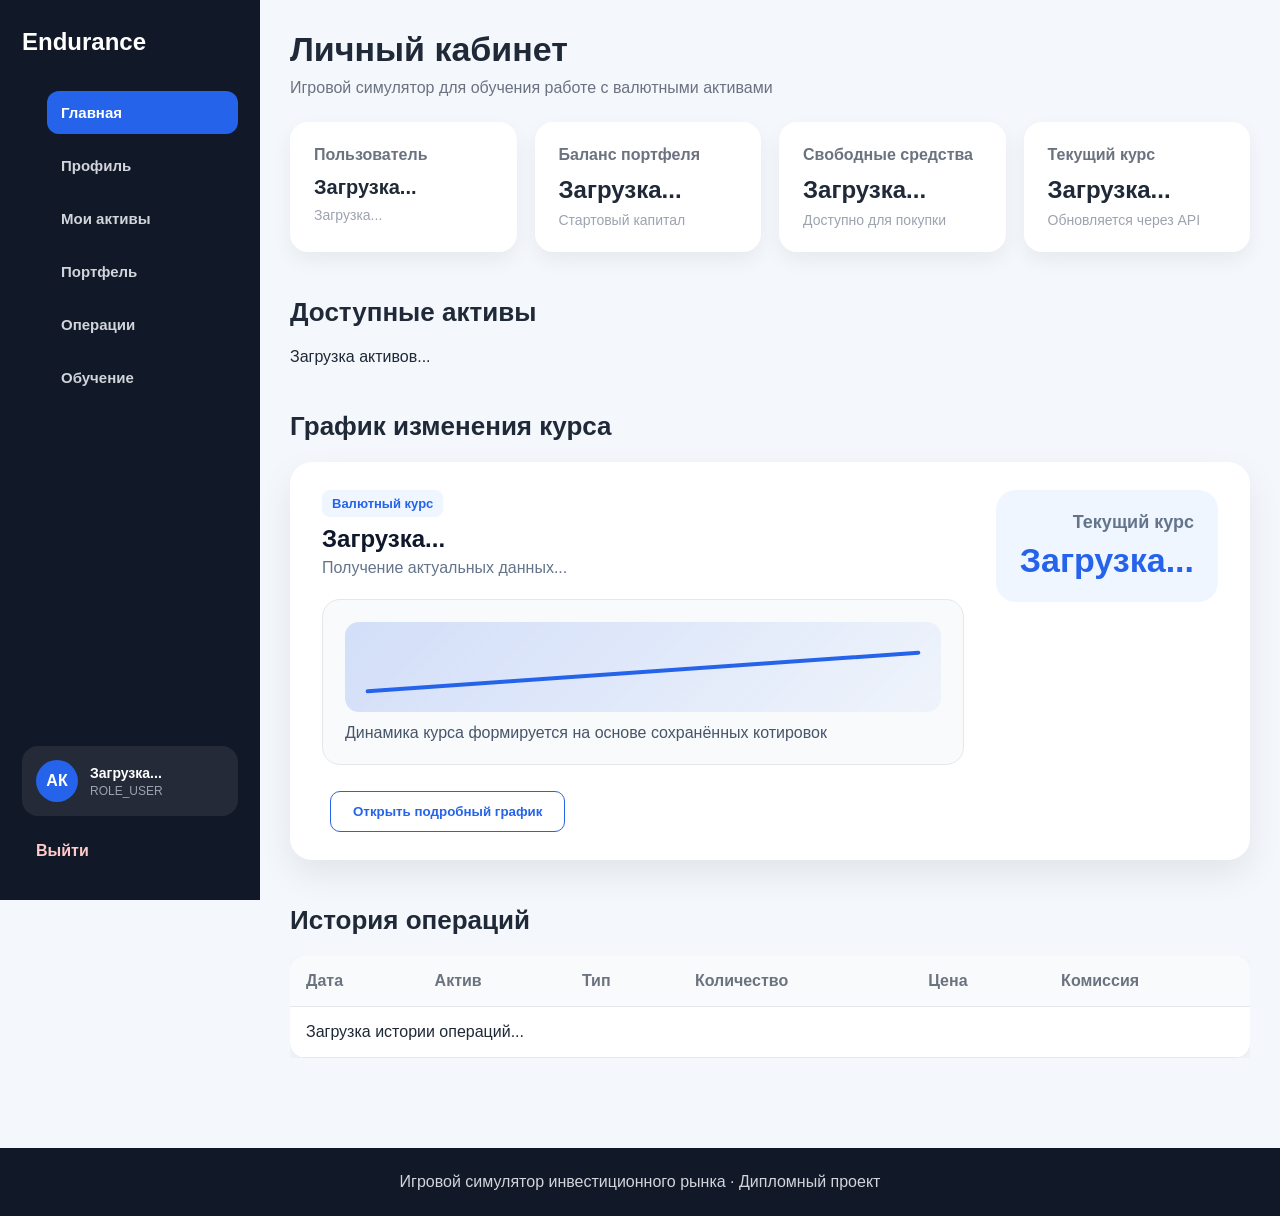
==== src/main/resources/static/index.html @ dbc8e40a "init commit" ====
<!DOCTYPE html>
<html lang="ru">
<head>
    <meta charset="UTF-8">
    <title>Игровой симулятор инвестиционного рынка</title>
    <link rel="stylesheet" href="style.css">
</head>
<body>

<div class="app-layout">

    <aside class="sidebar">
        <div class="sidebar-logo">Endurance</div>

        <nav class="sidebar-nav">
            <a href="#dashboard" class="active">Главная</a>
            <a href="profile.html">Профиль</a>
            <a href="/positions.html">Мои активы</a>
            <a href="#portfolio">Портфель</a>
            <a href="#transactions">Операции</a>
            <a href="learning.html">Обучение</a>
        </nav>

        <div class="sidebar-user">
            <div class="user-avatar-small">АК</div>
            <div>
                <strong id="sidebarUserName">Загрузка...</strong>
                <span id="sidebarUserRole">ROLE_USER</span>
            </div>
        </div>

        <a class="logout-link" href="login.html">Выйти</a>
    </aside>

    <main class="app-content">
        <div class="container">
            <section id="dashboard" class="dashboard">
                <h1>Личный кабинет</h1>
                <p class="subtitle">Игровой симулятор для обучения работе с валютными активами</p>

                <div class="cards">
                    <div class="card">
                        <h3>Пользователь</h3>
                        <p id = "userName">Загрузка...</p>
                        <span id="userEmail">Загрузка...</span>
                    </div>

                    <div class="card">
                        <h3>Баланс портфеля</h3>
                        <p id="startBalance" class="big">Загрузка...</p>
                        <span>Стартовый капитал</span>
                    </div>

                    <div class="card">
                        <h3>Свободные средства</h3>
                        <p id="cashBalance" class="big">Загрузка...</p>
                        <span>Доступно для покупки</span>
                    </div>

                    <div class="card rate-card" id="rateCard">
                        <h3>Текущий курс</h3>

                        <div class="rate-value-row">
                            <p id="currentRate" class="big rate-value">Загрузка...</p>
                            <span id="rateDirection" class="rate-direction"></span>
                        </div>

                        <span id="latestQuoteTime">Обновляется через API</span>
                    </div>
                </div>
            </section>

            <section id="assets" class="section">
                <h2>Доступные активы</h2>

                <div id="assetsContainer" class="asset-list">
                    <p>Загрузка активов...</p>
                </div>
            </section>

            <section id="course-chart-preview" class="section">
                <h2>График изменения курса</h2>

                <div class="chart-preview-card">
                    <div class="chart-preview-left">
                        <span class="lesson-status">Валютный курс</span>

                        <h3 id="mainChartTicker">Загрузка...</h3>

                        <p id="mainChartUpdatedAt" class="chart-updated">
                            Получение актуальных данных...
                        </p>

                        <div class="chart-placeholder">
                            <div class="chart-line"></div>
                            <p>Динамика курса формируется на основе сохранённых котировок</p>
                        </div>

                        <button class="outline-btn" onclick="goToCourseChartFromMain()">
                            Открыть подробный график
                        </button>
                    </div>

                    <div class="chart-preview-rate">
                        <span>Текущий курс</span>
                        <strong id="mainChartCurrentRate">Загрузка...</strong>
                    </div>
                </div>
            </section>

            <section id="transactions" class="section">
                <h2>История операций</h2>

                <div class="table-wrapper">
                    <table>
                        <thead>
                        <tr>
                            <th>Дата</th>
                            <th>Актив</th>
                            <th>Тип</th>
                            <th>Количество</th>
                            <th>Цена</th>
                            <th>Комиссия</th>
                        </tr>
                        </thead>

                        <tbody id="transactionsTableBody">
                        <tr>
                            <td colspan="6">Загрузка истории операций...</td>
                        </tr>
                        </tbody>
                    </table>
                </div>
            </section>
        </div>
    </main>

</div>

<footer>
    <p>Игровой симулятор инвестиционного рынка · Дипломный проект</p>
</footer>

<script src="/script.js"></script>
<script>
    initDashboardPage();
</script>

</body>
</html>
---- src/main/resources/static/style.css ----
* {
    box-sizing: border-box;
    margin: 0;
    padding: 0;
    font-family: Arial, sans-serif;
}

body {
    background: #f4f7fb;
    color: #1f2937;
}

.header {
    height: 70px;
    background: #111827;
    color: white;
    display: flex;
    align-items: center;
    justify-content: space-between;
    padding: 0 60px;
}

.logo {
    font-size: 24px;
    font-weight: 700;
}

nav a {
    color: #d1d5db;
    text-decoration: none;
    margin-left: 25px;
    font-size: 15px;
}

nav a:hover {
    color: white;
}

.auth-section {
    display: grid;
    grid-template-columns: repeat(2, 1fr);
    gap: 30px;
    max-width: 1000px;
    margin: 40px auto;
}

.auth-card {
    background: white;
    padding: 30px;
    border-radius: 18px;
    box-shadow: 0 10px 25px rgba(0, 0, 0, 0.08);
}

.auth-card h2 {
    margin-bottom: 20px;
}

.auth-card input {
    width: 100%;
    padding: 14px;
    margin-bottom: 15px;
    border: 1px solid #d1d5db;
    border-radius: 10px;
    font-size: 15px;
}

button {
    background: #2563eb;
    color: white;
    border: none;
    padding: 12px 22px;
    border-radius: 10px;
    cursor: pointer;
    font-weight: 600;
}

button:hover {
    background: #1d4ed8;
}

.auth-card p {
    margin-top: 15px;
    color: #6b7280;
}

.auth-card span {
    color: #2563eb;
    cursor: pointer;
}

.container {
    max-width: 1200px;
    margin: 0 auto;
    padding: 20px;
}

.dashboard h1 {
    font-size: 34px;
    margin-bottom: 10px;
}

.subtitle {
    color: #6b7280;
    margin-bottom: 25px;
}

.cards {
    display: grid;
    grid-template-columns: repeat(4, 1fr);
    gap: 18px;
}

.card {
    background: white;
    border-radius: 18px;
    padding: 24px;
    box-shadow: 0 8px 20px rgba(0, 0, 0, 0.06);
}

.card h3 {
    font-size: 16px;
    color: #6b7280;
    margin-bottom: 12px;
}

.card p {
    font-size: 20px;
    font-weight: 700;
}

.card .big {
    font-size: 24px;
}

.card span {
    display: block;
    margin-top: 8px;
    color: #9ca3af;
    font-size: 14px;
}

.section {
    margin-top: 45px;
}

.section h2 {
    margin-bottom: 20px;
    font-size: 26px;
}

.actions-row {
    display: flex;
    gap: 12px;
    flex-wrap: wrap;
    margin-top: 20px;
}

.asset-list {
    display: grid;
    gap: 15px;
}

.asset-card {
    background: white;
    border-radius: 16px;
    padding: 22px;
    display: flex;
    align-items: center;
    justify-content: space-between;
    box-shadow: 0 8px 20px rgba(0, 0, 0, 0.06);
}

.asset-card h3 {
    margin-bottom: 5px;
}

.asset-card p {
    color: #6b7280;
}

.asset-card strong {
    display: block;
    margin-bottom: 10px;
    font-size: 18px;
}

.asset-update-time {
    display: block;
    margin-top: 6px;
    color: #9ca3af;
    font-size: 13px;
}

table {
    width: 100%;
    border-collapse: collapse;
    background: white;
    border-radius: 16px;
    overflow: hidden;
    box-shadow: 0 8px 20px rgba(0, 0, 0, 0.06);
}

th, td {
    padding: 16px;
    text-align: left;
    border-bottom: 1px solid #e5e7eb;
}

th {
    background: #f9fafb;
    color: #6b7280;
    font-weight: 600;
}

.badge {
    padding: 6px 10px;
    border-radius: 8px;
    font-weight: 700;
    font-size: 13px;
}

.buy {
    background: #dcfce7;
    color: #166534;
}

.outline-btn {
    margin-top: 8px;
    background: white;
    color: #2563eb;
    border: 1px solid #2563eb;
}

.outline-btn:hover {
    background: #eff6ff;
}

.chart-card {
    background: white;
    border-radius: 18px;
    padding: 24px;
    box-shadow: 0 8px 20px rgba(0, 0, 0, 0.06);
}

.chart-header {
    display: flex;
    justify-content: space-between;
    align-items: center;
    margin-bottom: 25px;
}

.chart-header p {
    color: #6b7280;
    margin-top: 5px;
}

.chart-header span {
    font-size: 22px;
    font-weight: 700;
    color: #2563eb;
}

.learning-grid {
    display: grid;
    grid-template-columns: repeat(3, 1fr);
    gap: 18px;
}

.lesson-card {
    background: white;
    border-radius: 18px;
    padding: 24px;
    box-shadow: 0 8px 20px rgba(0, 0, 0, 0.06);
}

.lesson-card h3 {
    margin: 12px 0;
}

.lesson-card p {
    color: #6b7280;
    line-height: 1.6;
    margin-bottom: 18px;
}

.lesson-status {
    display: inline-block;
    background: #eff6ff;
    color: #2563eb;
    padding: 6px 10px;
    border-radius: 8px;
    font-size: 13px;
    font-weight: 700;
}

.lesson-status.completed {
    background: #dcfce7;
    color: #166534;
}

.lesson-status.locked {
    background: #f3f4f6;
    color: #6b7280;
}

.theory-card {
    background: white;
    border-radius: 18px;
    padding: 28px;
    box-shadow: 0 8px 20px rgba(0, 0, 0, 0.06);
}

.theory-card h3 {
    margin-bottom: 15px;
}

.theory-card p {
    color: #374151;
    line-height: 1.7;
    margin-bottom: 18px;
}

.formula-box {
    background: #eff6ff;
    border-left: 4px solid #2563eb;
    padding: 16px;
    border-radius: 10px;
    font-weight: 700;
    margin-bottom: 18px;
}

.quiz-preview {
    background: white;
    border-radius: 18px;
    padding: 24px;
    box-shadow: 0 8px 20px rgba(0, 0, 0, 0.06);
}

.quiz-preview h3 {
    margin-bottom: 10px;
}

.quiz-preview p {
    margin-bottom: 15px;
    font-weight: 600;
}

.quiz-preview label {
    display: block;
    margin-bottom: 12px;
    color: #374151;
}

.quiz-preview input {
    margin-right: 8px;
}

.outline-btn {
    margin-left: 8px;
    background: white;
    color: #2563eb;
    border: 1px solid #2563eb;
}

.outline-btn:hover {
    background: #eff6ff;
}

.task-card {
    background: white;
    border-radius: 18px;
    padding: 24px;
    display: flex;
    justify-content: space-between;
    gap: 30px;
    align-items: center;
    box-shadow: 0 8px 20px rgba(0, 0, 0, 0.06);
}

.task-card h3 {
    margin: 12px 0;
}

.task-card p {
    color: #6b7280;
    line-height: 1.6;
}

.task-actions {
    min-width: 260px;
    text-align: right;
}

.task-actions button {
    margin-bottom: 10px;
}

@media (max-width: 900px) {
    .learning-grid {
        grid-template-columns: 1fr;
    }

    .task-card {
        flex-direction: column;
        align-items: flex-start;
    }

    .task-actions {
        text-align: left;
    }

    .outline-btn {
        margin-left: 0;
        margin-top: 8px;
    }
}

.chart {
    height: 260px;
    display: flex;
    align-items: flex-end;
    gap: 18px;
    border-left: 1px solid #d1d5db;
    border-bottom: 1px solid #d1d5db;
    padding: 20px;
}

.bar {
    flex: 1;
    background: #2563eb;
    border-radius: 10px 10px 0 0;
}

.auth-page {
    min-height: 100vh;
    background: linear-gradient(135deg, #111827 0%, #1e3a8a 45%, #f4f7fb 45%, #f4f7fb 100%);
}

.auth-header {
    height: 70px;
    padding: 0 60px;
    display: flex;
    align-items: center;
    justify-content: space-between;
    color: white;
}

.auth-header a {
    color: white;
    text-decoration: none;
    font-weight: 600;
    background: rgba(255, 255, 255, 0.12);
    padding: 10px 18px;
    border-radius: 10px;
}

.auth-wrapper {
    max-width: 1150px;
    margin: 40px auto;
    padding: 20px;
}

.auth-panel {
    display: grid;
    grid-template-columns: 1.1fr 0.9fr;
    gap: 40px;
    align-items: center;
}

.auth-info {
    color: white;
    padding: 30px;
}

.auth-info h1 {
    font-size: 42px;
    line-height: 1.2;
    margin-bottom: 20px;
}

.auth-info p {
    font-size: 17px;
    line-height: 1.7;
    color: #dbeafe;
    max-width: 620px;
}

.auth-features {
    margin-top: 35px;
    display: grid;
    gap: 16px;
}

.auth-features div {
    background: rgba(255, 255, 255, 0.12);
    border-radius: 16px;
    padding: 18px;
}

.auth-features strong {
    display: block;
    margin-bottom: 6px;
    font-size: 17px;
}

.auth-features span {
    color: #dbeafe;
    font-size: 14px;
}

.auth-form-card {
    background: white;
    border-radius: 22px;
    padding: 34px;
    box-shadow: 0 20px 45px rgba(0, 0, 0, 0.16);
}

.auth-form-card h2 {
    font-size: 28px;
    margin-bottom: 8px;
}

.form-subtitle {
    color: #6b7280;
    margin-bottom: 24px;
}

.auth-form-card label {
    display: block;
    margin-bottom: 8px;
    font-weight: 600;
    color: #374151;
}

.auth-form-card input {
    width: 100%;
    padding: 14px;
    margin-bottom: 18px;
    border: 1px solid #d1d5db;
    border-radius: 12px;
    font-size: 15px;
}

.auth-form-card input:focus {
    outline: none;
    border-color: #2563eb;
}

.auth-form-card button {
    width: 100%;
    margin-top: 5px;
    padding: 14px;
    font-size: 16px;
}

.auth-link {
    margin-top: 20px;
    text-align: center;
    color: #6b7280;
}

.auth-link a {
    color: #2563eb;
    text-decoration: none;
    font-weight: 700;
}

@media (max-width: 900px) {
    .auth-page {
        background: #f4f7fb;
    }

    .auth-header {
        padding: 0 20px;
        background: #111827;
    }

    .auth-panel {
        grid-template-columns: 1fr;
    }

    .auth-info {
        color: #111827;
        padding: 10px;
    }

    .auth-info p {
        color: #374151;
    }

    .auth-features div {
        background: white;
        box-shadow: 0 8px 20px rgba(0, 0, 0, 0.06);
    }

    .auth-features span {
        color: #6b7280;
    }
}

.chart-labels {
    display: grid;
    grid-template-columns: repeat(7, 1fr);
    gap: 18px;
    margin-top: 10px;
    padding-left: 20px;
    color: #6b7280;
    font-size: 14px;
    text-align: center;
}

.buy-layout {
    display: grid;
    grid-template-columns: 1.4fr 0.8fr;
    gap: 24px;
    margin-top: 30px;
}

.buy-card {
    background: white;
    border-radius: 20px;
    padding: 28px;
    box-shadow: 0 8px 20px rgba(0, 0, 0, 0.06);
}

.asset-title {
    display: flex;
    justify-content: space-between;
    gap: 20px;
    align-items: flex-start;
    margin-bottom: 28px;
}

.asset-title h2 {
    margin-top: 12px;
    margin-bottom: 6px;
    font-size: 32px;
}

.asset-title p {
    color: #6b7280;
}

.asset-rate {
    background: #eff6ff;
    padding: 18px;
    border-radius: 16px;
    min-width: 190px;
    text-align: right;
}

.asset-rate span {
    display: block;
    color: #6b7280;
    margin-bottom: 6px;
}

.asset-rate strong {
    color: #2563eb;
    font-size: 24px;
}

.buy-form label {
    display: block;
    margin-bottom: 8px;
    font-weight: 600;
    color: #374151;
}

.buy-form input {
    width: 100%;
    padding: 14px;
    margin-bottom: 18px;
    border: 1px solid #d1d5db;
    border-radius: 12px;
    font-size: 15px;
}

.buy-form input[readonly] {
    background: #f9fafb;
    color: #6b7280;
}

.calculation-box {
    display: grid;
    grid-template-columns: repeat(3, 1fr);
    gap: 14px;
    margin: 10px 0 22px;
}

.calculation-box div {
    background: #f9fafb;
    border-radius: 14px;
    padding: 16px;
}

.calculation-box span {
    display: block;
    color: #6b7280;
    font-size: 14px;
    margin-bottom: 8px;
}

.calculation-box strong {
    font-size: 18px;
}

.confirm-btn {
    width: 100%;
    margin-bottom: 10px;
    padding: 14px;
    font-size: 16px;
}

.buy-form .outline-btn {
    width: 100%;
    margin-left: 0;
}

.buy-sidebar {
    display: grid;
    gap: 18px;
}

.side-card {
    background: white;
    border-radius: 20px;
    padding: 24px;
    box-shadow: 0 8px 20px rgba(0, 0, 0, 0.06);
}

.side-card h3 {
    margin-bottom: 18px;
}

.side-row {
    display: flex;
    justify-content: space-between;
    gap: 15px;
    padding: 12px 0;
    border-bottom: 1px solid #e5e7eb;
}

.side-row:last-child {
    border-bottom: none;
}

.side-row span {
    color: #6b7280;
}

.buy-steps {
    padding-left: 20px;
    color: #374151;
    line-height: 1.7;
}

.buy-steps li {
    margin-bottom: 10px;
}

.success-card {
    background: white;
    border-radius: 20px;
    padding: 26px;
    display: flex;
    gap: 20px;
    align-items: flex-start;
    box-shadow: 0 8px 20px rgba(0, 0, 0, 0.06);
}

.success-icon {
    width: 46px;
    height: 46px;
    border-radius: 50%;
    background: #dcfce7;
    color: #166534;
    display: flex;
    align-items: center;
    justify-content: center;
    font-weight: 800;
    font-size: 24px;
    flex-shrink: 0;
}

.success-card h3 {
    margin-bottom: 8px;
}

.success-card p {
    color: #6b7280;
    line-height: 1.6;
    margin-bottom: 18px;
}

.result-grid {
    display: grid;
    grid-template-columns: repeat(4, 1fr);
    gap: 14px;
}

.result-grid div {
    background: #f9fafb;
    border-radius: 14px;
    padding: 14px;
}

.result-grid span {
    display: block;
    color: #6b7280;
    font-size: 13px;
    margin-bottom: 6px;
}

.result-grid strong {
    font-size: 16px;
}

@media (max-width: 900px) {
    .buy-layout {
        grid-template-columns: 1fr;
    }

    .asset-title {
        flex-direction: column;
    }

    .asset-rate {
        text-align: left;
        width: 100%;
    }

    .calculation-box,
    .result-grid {
        grid-template-columns: 1fr;
    }

    .success-card {
        flex-direction: column;
    }
}

.deal-result-layout {
    display: grid;
    gap: 24px;
    margin-top: 30px;
}

.deal-success-card {
    background: white;
    border-radius: 22px;
    padding: 30px;
    display: flex;
    gap: 22px;
    align-items: flex-start;
    box-shadow: 0 8px 20px rgba(0, 0, 0, 0.06);
}

.deal-success-card h2 {
    margin: 12px 0 10px;
    font-size: 30px;
}

.deal-success-card p {
    color: #6b7280;
    line-height: 1.7;
}

.big-success {
    width: 58px;
    height: 58px;
    font-size: 30px;
}

.deal-summary-grid {
    display: grid;
    grid-template-columns: repeat(4, 1fr);
    gap: 18px;
}

.deal-summary-card {
    background: white;
    border-radius: 18px;
    padding: 22px;
    box-shadow: 0 8px 20px rgba(0, 0, 0, 0.06);
}

.deal-summary-card span {
    display: block;
    color: #6b7280;
    font-size: 14px;
    margin-bottom: 8px;
}

.deal-summary-card strong {
    font-size: 20px;
    color: #111827;
}

.system-changes {
    display: grid;
    grid-template-columns: repeat(3, 1fr);
    gap: 18px;
}

.change-card {
    background: white;
    border-radius: 18px;
    padding: 24px;
    box-shadow: 0 8px 20px rgba(0, 0, 0, 0.06);
}

.change-card h3 {
    margin-bottom: 10px;
}

.change-card p {
    color: #6b7280;
    line-height: 1.6;
}

.deal-actions {
    background: white;
    border-radius: 18px;
    padding: 24px;
    display: flex;
    gap: 14px;
    align-items: center;
    box-shadow: 0 8px 20px rgba(0, 0, 0, 0.06);
}

.deal-actions .outline-btn {
    margin-left: 0;
}

@media (max-width: 900px) {
    .deal-success-card {
        flex-direction: column;
    }

    .deal-summary-grid,
    .system-changes {
        grid-template-columns: 1fr;
    }

    .deal-actions {
        flex-direction: column;
        align-items: stretch;
    }
}

.positive {
    color: #16a34a;
}

.line-chart-card {
    background: white;
    border-radius: 22px;
    padding: 28px;
    box-shadow: 0 8px 20px rgba(0, 0, 0, 0.06);
}

.chart-top {
    display: flex;
    justify-content: space-between;
    gap: 20px;
    align-items: flex-start;
    margin-bottom: 25px;
}

.chart-top h3 {
    font-size: 24px;
    margin-bottom: 6px;
}

.chart-top p {
    color: #6b7280;
}

.chart-current {
    background: #eff6ff;
    padding: 16px 20px;
    border-radius: 16px;
    min-width: 210px;
    text-align: right;
}

.chart-current span {
    display: block;
    color: #6b7280;
    margin-bottom: 6px;
    font-size: 14px;
}

.chart-current strong {
    color: #2563eb;
    font-size: 22px;
}

.chart-preview-card {
    margin-top: 20px;
    background: #ffffff;
    border-radius: 22px;
    padding: 28px 32px;
    box-shadow: 0 14px 35px rgba(15, 23, 42, 0.08);
    display: flex;
    justify-content: space-between;
    align-items: flex-start;
    gap: 32px;
}

.chart-preview-left {
    flex: 1;
}

.chart-preview-left h3 {
    margin: 8px 0 6px;
    font-size: 24px;
    color: #0f172a;
}

.chart-updated {
    margin: 0 0 22px;
    color: #64748b;
    font-size: 16px;
}

.chart-preview-rate {
    min-width: 220px;
    background: #eff6ff;
    border-radius: 20px;
    padding: 22px 24px;
    text-align: right;
}

.chart-preview-rate span {
    display: block;
    color: #64748b;
    font-size: 18px;
    font-weight: 700;
    margin-bottom: 8px;
}

.chart-preview-rate strong {
    display: block;
    color: #2563eb;
    font-size: 34px;
    font-weight: 800;
}

.chart-placeholder {
    margin-top: 12px;
    margin-bottom: 18px;
    padding: 22px;
    border-radius: 18px;
    background: #f8fafc;
    border: 1px solid #e5e7eb;
}

.chart-placeholder p {
    margin: 12px 0 0;
    color: #475569;
}

.chart-line {
    height: 90px;
    border-radius: 14px;
    background: linear-gradient(135deg, rgba(37, 99, 235, 0.18), rgba(37, 99, 235, 0.04));
    position: relative;
    overflow: hidden;
}

.chart-line::after {
    content: "";
    position: absolute;
    left: 20px;
    right: 20px;
    top: 48px;
    height: 4px;
    background: #2563eb;
    border-radius: 999px;
    transform: rotate(-4deg);
}

.badge {
    display: inline-block;
    padding: 6px 10px;
    border-radius: 999px;
    font-size: 13px;
    font-weight: 700;
}

.badge.buy {
    background: #dcfce7;
    color: #166534;
}

.table-wrapper {
    overflow-x: auto;
}

@media (max-width: 768px) {
    .chart-preview-card {
        flex-direction: column;
    }

    .chart-preview-rate {
        width: 100%;
        text-align: left;
    }
}

.line-chart {
    width: 100%;
    height: 340px;
    background: #f9fafb;
    border-radius: 18px;
    padding: 12px;
    overflow: hidden;
}

.line-chart svg {
    width: 100%;
    height: 100%;
}

.axis-line {
    stroke: #9ca3af;
    stroke-width: 2;
}

.grid-line {
    stroke: #e5e7eb;
    stroke-width: 1;
}

.chart-line {
    fill: none;
    stroke: #2563eb;
    stroke-width: 5;
    stroke-linecap: round;
    stroke-linejoin: round;
}

.chart-point {
    fill: #2563eb;
    stroke: white;
    stroke-width: 3;
}

.chart-text {
    font-size: 18px;
    fill: #6b7280;
}

.chart-days {
    display: grid;
    grid-template-columns: repeat(7, 1fr);
    margin-top: 12px;
    padding-left: 58px;
    color: #6b7280;
    font-size: 14px;
    text-align: center;
}

@media (max-width: 900px) {
    .chart-top {
        flex-direction: column;
    }

    .chart-current {
        text-align: left;
        width: 100%;
    }

    .chart-days {
        padding-left: 0;
    }
}

.profile-layout {
    display: grid;
    grid-template-columns: 1.4fr 0.8fr;
    gap: 24px;
    margin-top: 30px;
}

.profile-main-card {
    background: white;
    border-radius: 22px;
    padding: 30px;
    display: flex;
    gap: 24px;
    align-items: center;
    box-shadow: 0 8px 20px rgba(0, 0, 0, 0.06);
}

.profile-avatar {
    width: 96px;
    height: 96px;
    border-radius: 50%;
    background: #2563eb;
    color: white;
    font-size: 32px;
    font-weight: 800;
    display: flex;
    align-items: center;
    justify-content: center;
    flex-shrink: 0;
}

.profile-info h2 {
    margin: 12px 0 6px;
    font-size: 32px;
}

.profile-info p {
    color: #6b7280;
    margin-bottom: 18px;
}

.profile-actions {
    display: flex;
    gap: 10px;
    flex-wrap: wrap;
}

.profile-actions .outline-btn {
    margin-left: 0;
}

.profile-side-card {
    background: white;
    border-radius: 22px;
    padding: 24px;
    box-shadow: 0 8px 20px rgba(0, 0, 0, 0.06);
}

.profile-side-card h3 {
    margin-bottom: 18px;
}

.profile-stats-grid {
    display: grid;
    grid-template-columns: repeat(4, 1fr);
    gap: 18px;
}

.stat-card {
    background: white;
    border-radius: 18px;
    padding: 24px;
    box-shadow: 0 8px 20px rgba(0, 0, 0, 0.06);
}

.stat-card span {
    display: block;
    color: #6b7280;
    font-size: 14px;
    margin-bottom: 8px;
}

.stat-card strong {
    display: block;
    font-size: 24px;
    margin-bottom: 10px;
    color: #111827;
}

.stat-card p {
    color: #6b7280;
    line-height: 1.5;
}

@media (max-width: 900px) {
    .profile-layout {
        grid-template-columns: 1fr;
    }

    .profile-main-card {
        flex-direction: column;
        align-items: flex-start;
    }

    .profile-stats-grid {
        grid-template-columns: 1fr;
    }
}

.app-layout {
    display: grid;
    grid-template-columns: 260px 1fr;
    min-height: 100vh;
    background: #f4f7fb;
}

.sidebar {
    background: #111827;
    color: white;
    padding: 28px 22px;
    display: flex;
    flex-direction: column;
    position: sticky;
    top: 0;
    height: 100vh;
}

.sidebar-logo {
    font-size: 24px;
    font-weight: 800;
    margin-bottom: 35px;
}

.sidebar-nav {
    display: grid;
    gap: 10px;
}

.sidebar-nav a {
    color: #d1d5db;
    text-decoration: none;
    padding: 13px 14px;
    border-radius: 12px;
    font-weight: 600;
}

.sidebar-nav a:hover {
    background: rgba(255, 255, 255, 0.08);
    color: white;
}

.sidebar-nav a.active {
    background: #2563eb;
    color: white;
}

.sidebar-user {
    margin-top: auto;
    display: flex;
    align-items: center;
    gap: 12px;
    background: rgba(255, 255, 255, 0.08);
    padding: 14px;
    border-radius: 16px;
}

.user-avatar-small {
    width: 42px;
    height: 42px;
    border-radius: 50%;
    background: #2563eb;
    color: white;
    display: flex;
    align-items: center;
    justify-content: center;
    font-weight: 800;
}

.sidebar-user strong {
    display: block;
    font-size: 14px;
}

.sidebar-user span {
    display: block;
    margin-top: 3px;
    color: #9ca3af;
    font-size: 12px;
}

.logout-link {
    margin-top: 14px;
    color: #fecaca;
    text-decoration: none;
    padding: 12px 14px;
    border-radius: 12px;
    font-weight: 600;
}

.logout-link:hover {
    background: rgba(239, 68, 68, 0.15);
}

.app-content {
    padding: 30px;
    overflow-x: hidden;
}

.app-content .container {
    max-width: 1200px;
    margin: 0 auto;
    padding: 0;
}

.rate-card {
    position: relative;
    overflow: hidden;
}

.rate-card.rate-up {
    animation: rateFlashUp 0.8s ease;
}

.rate-card.rate-down {
    animation: rateFlashDown 0.8s ease;
}

.rate-value-row {
    display: flex;
    align-items: center;
    gap: 10px;
}

.rate-value {
    transition: opacity 0.3s ease, transform 0.3s ease;
}

.rate-value.fade-out {
    opacity: 0;
    transform: translateY(-8px);
}

.rate-value.fade-in {
    opacity: 1;
    transform: translateY(0);
}

.rate-direction {
    font-size: 22px;
    font-weight: 800;
}

.rate-direction.up {
    color: #16a34a;
}

.rate-direction.down {
    color: #dc2626;
}

@keyframes rateFlashUp {
    0% {
        background: #dcfce7;
        transform: scale(1);
    }
    50% {
        background: #bbf7d0;
        transform: scale(1.02);
    }
    100% {
        background: white;
        transform: scale(1);
    }
}

@keyframes rateFlashDown {
    0% {
        background: #fee2e2;
        transform: scale(1);
    }
    50% {
        background: #fecaca;
        transform: scale(1.02);
    }
    100% {
        background: white;
        transform: scale(1);
    }
}

.section-header {
    display: flex;
    justify-content: space-between;
    align-items: flex-start;
    gap: 24px;
}

.section-header h1 {
    margin: 8px 0 10px;
    font-size: 36px;
    color: #0f172a;
}

.section-header p {
    max-width: 820px;
    margin: 0;
    color: #64748b;
    font-size: 17px;
    line-height: 1.6;
}

.table-wrapper {
    width: 100%;
    overflow-x: auto;
    margin-top: 18px;
}

.data-table {
    width: 100%;
    border-collapse: collapse;
    background: #ffffff;
    border-radius: 18px;
    overflow: hidden;
    box-shadow: 0 14px 35px rgba(15, 23, 42, 0.08);
}

.data-table th {
    background: #f8fafc;
    color: #475569;
    font-size: 14px;
    text-align: left;
    padding: 16px;
    border-bottom: 1px solid #e5e7eb;
}

.data-table td {
    padding: 16px;
    border-bottom: 1px solid #e5e7eb;
    color: #0f172a;
    font-size: 15px;
}

.data-table tr:last-child td {
    border-bottom: none;
}

.asset-cell {
    display: flex;
    flex-direction: column;
    gap: 4px;
}

.asset-cell strong {
    color: #0f172a;
    font-size: 16px;
}

.asset-cell span {
    color: #64748b;
    font-size: 13px;
}

.profit-positive {
    color: #166534;
    font-weight: 800;
}

.profit-negative {
    color: #991b1b;
    font-weight: 800;
}

.profit-neutral {
    color: #475569;
    font-weight: 800;
}

.small-action-btn {
    border: none;
    border-radius: 999px;
    padding: 9px 14px;
    background: #eff6ff;
    color: #2563eb;
    font-weight: 700;
    cursor: pointer;
    transition: 0.2s;
}

.small-action-btn:hover {
    background: #dbeafe;
}

.actions-row {
    display: flex;
    gap: 12px;
    flex-wrap: wrap;
}

@media (max-width: 768px) {
    .section-header {
        flex-direction: column;
    }

    .section-header h1 {
        font-size: 28px;
    }

    .data-table th,
    .data-table td {
        padding: 12px;
        font-size: 14px;
    }
}

footer {
    margin-top: 60px;
    padding: 25px;
    text-align: center;
    background: #111827;
    color: #d1d5db;
}

@media (max-width: 900px) {
    .auth-section,
    .cards {
        grid-template-columns: 1fr;
    }

    .header {
        padding: 0 20px;
    }

    nav {
        display: none;
    }
}
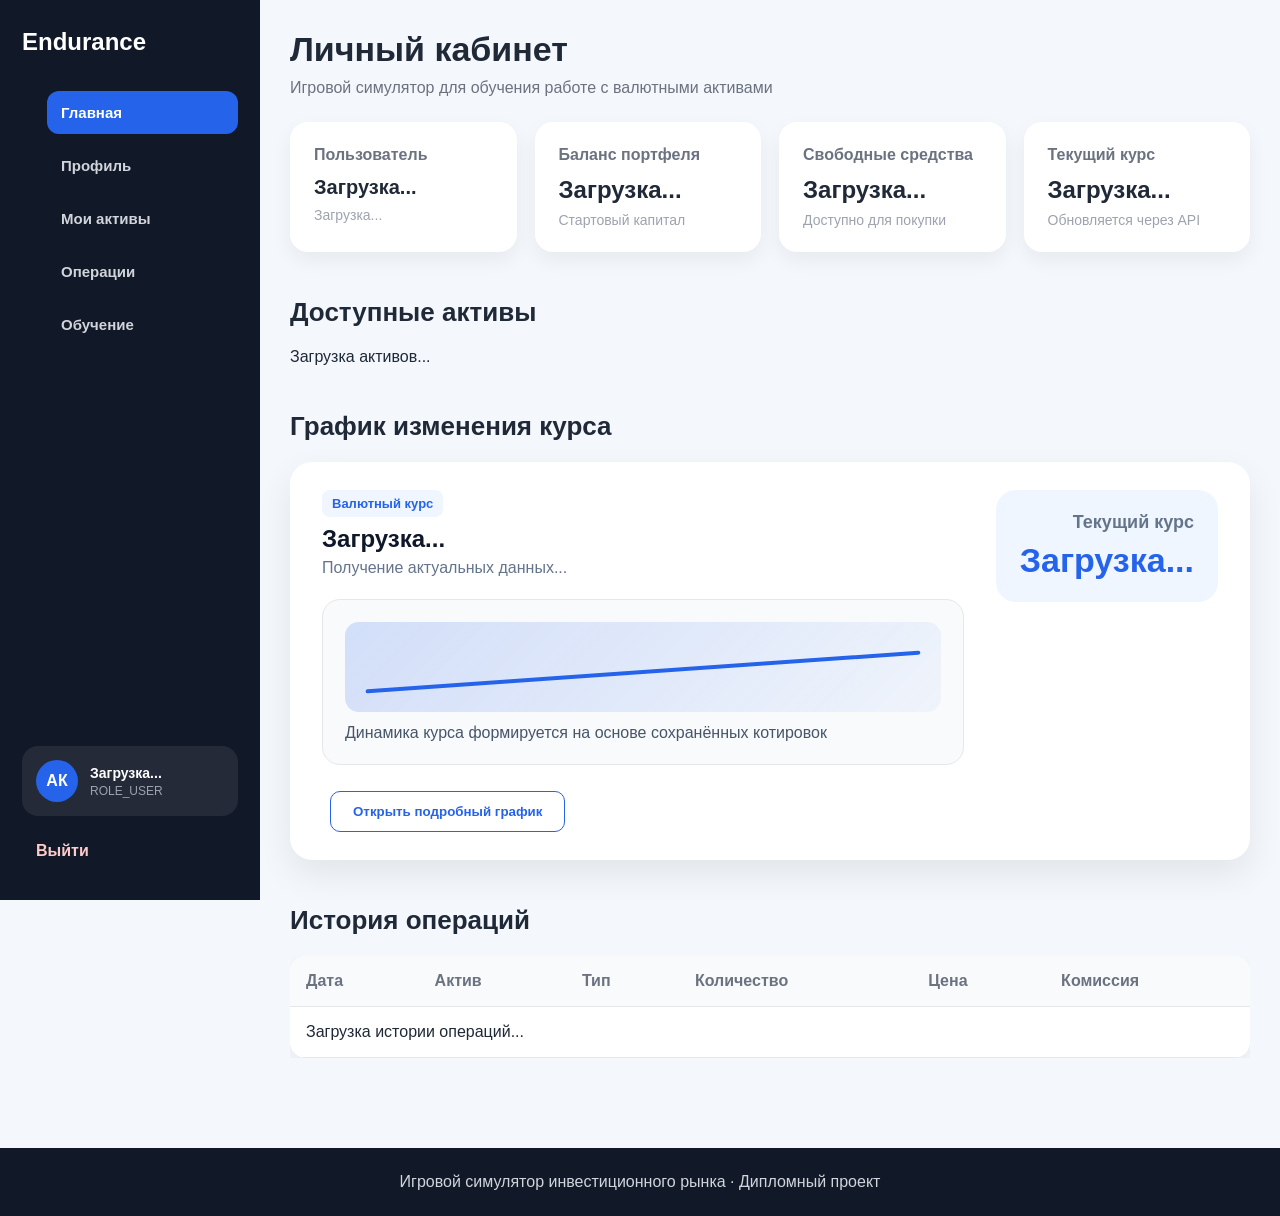
==== commit ff3a2841: "Добавлены новые валюты и функция продажи" ====
--- a/src/main/resources/static/index.html
+++ b/src/main/resources/static/index.html
@@ -16,7 +16,6 @@
             <a href="#dashboard" class="active">Главная</a>
             <a href="profile.html">Профиль</a>
             <a href="/positions.html">Мои активы</a>
-            <a href="#portfolio">Портфель</a>
             <a href="#transactions">Операции</a>
             <a href="learning.html">Обучение</a>
         </nav>
--- a/src/main/resources/static/style.css
+++ b/src/main/resources/static/style.css
@@ -1592,6 +1592,293 @@
     }
 }
 
+.lesson-grid {
+    display: grid;
+    grid-template-columns: repeat(3, 1fr);
+    gap: 22px;
+    margin-top: 20px;
+}
+
+.lesson-card {
+    background: #ffffff;
+    border-radius: 22px;
+    padding: 26px;
+    box-shadow: 0 14px 35px rgba(15, 23, 42, 0.08);
+}
+
+.lesson-card h3 {
+    margin: 12px 0;
+    color: #0f172a;
+    font-size: 22px;
+}
+
+.lesson-card p {
+    color: #475569;
+    line-height: 1.6;
+    font-size: 15px;
+}
+
+.lesson-number {
+    display: inline-block;
+    padding: 7px 12px;
+    border-radius: 999px;
+    background: #eff6ff;
+    color: #2563eb;
+    font-weight: 800;
+    font-size: 14px;
+}
+
+.lesson-details-card {
+    background: #ffffff;
+    border-radius: 22px;
+    padding: 28px;
+    box-shadow: 0 14px 35px rgba(15, 23, 42, 0.08);
+}
+
+.lesson-details-card p {
+    margin: 0;
+    color: #334155;
+    line-height: 1.8;
+    font-size: 17px;
+}
+
+.quiz-card {
+    background: #ffffff;
+    border-radius: 22px;
+    padding: 28px;
+    box-shadow: 0 14px 35px rgba(15, 23, 42, 0.08);
+    margin-top: 20px;
+}
+
+.quiz-question {
+    margin-bottom: 26px;
+    padding-bottom: 22px;
+    border-bottom: 1px solid #e5e7eb;
+}
+
+.quiz-question:last-of-type {
+    border-bottom: none;
+}
+
+.quiz-question h3 {
+    margin: 0 0 8px;
+    color: #0f172a;
+}
+
+.quiz-question p {
+    color: #334155;
+    font-weight: 700;
+    margin-bottom: 14px;
+}
+
+.quiz-question label {
+    display: block;
+    margin-bottom: 10px;
+    color: #475569;
+    font-size: 16px;
+    cursor: pointer;
+}
+
+.quiz-question input {
+    margin-right: 8px;
+}
+
+.quiz-result {
+    margin-top: 20px;
+    padding: 18px 20px;
+    border-radius: 18px;
+    font-weight: 800;
+    font-size: 18px;
+}
+
+.quiz-result.success {
+    background: #dcfce7;
+    color: #166534;
+}
+
+.quiz-result.warning {
+    background: #fef9c3;
+    color: #854d0e;
+}
+
+.quiz-result.error {
+    background: #fee2e2;
+    color: #991b1b;
+}
+
+.hidden {
+    display: none;
+}
+
+@media (max-width: 1000px) {
+    .lesson-grid {
+        grid-template-columns: 1fr;
+    }
+}
+
+.profile-hero {
+    display: flex;
+    justify-content: space-between;
+    align-items: flex-start;
+    gap: 24px;
+    background: #ffffff;
+    border-radius: 24px;
+    padding: 30px;
+    box-shadow: 0 14px 35px rgba(15, 23, 42, 0.08);
+}
+
+.profile-hero h1 {
+    margin: 10px 0 8px;
+    font-size: 38px;
+    color: #0f172a;
+}
+
+.profile-hero p {
+    margin: 0;
+    color: #64748b;
+    font-size: 17px;
+}
+
+.profile-status-card {
+    min-width: 210px;
+    background: #eff6ff;
+    border-radius: 20px;
+    padding: 22px;
+    text-align: right;
+}
+
+.profile-status-card span {
+    display: block;
+    color: #64748b;
+    font-size: 15px;
+    font-weight: 700;
+    margin-bottom: 8px;
+}
+
+.profile-status-card strong {
+    display: block;
+    color: #2563eb;
+    font-size: 28px;
+    font-weight: 800;
+}
+
+.profile-info-card {
+    background: #ffffff;
+    border-radius: 22px;
+    padding: 26px;
+    box-shadow: 0 14px 35px rgba(15, 23, 42, 0.08);
+}
+
+.profile-info-row {
+    display: flex;
+    justify-content: space-between;
+    gap: 18px;
+    padding: 16px 0;
+    border-bottom: 1px solid #e5e7eb;
+}
+
+.profile-info-row:last-child {
+    border-bottom: none;
+}
+
+.profile-info-row span {
+    color: #64748b;
+    font-weight: 700;
+}
+
+.profile-info-row strong {
+    color: #0f172a;
+    text-align: right;
+}
+
+@media (max-width: 768px) {
+    .profile-hero {
+        flex-direction: column;
+    }
+
+    .profile-status-card {
+        width: 100%;
+        text-align: left;
+    }
+
+    .profile-info-row {
+        flex-direction: column;
+    }
+
+    .profile-info-row strong {
+        text-align: left;
+    }
+}
+
+.hidden {
+    display: none !important;
+}
+
+.position-actions {
+    display: flex;
+    gap: 8px;
+    flex-wrap: wrap;
+}
+
+.sell-action-btn {
+    background: #fee2e2;
+    color: #991b1b;
+    border: 1px solid #fecaca;
+}
+
+.sell-action-btn:hover {
+    background: #fecaca;
+}
+
+.sell-modal {
+    position: fixed;
+    top: 0;
+    left: 0;
+    right: 0;
+    bottom: 0;
+    background: rgba(15, 23, 42, 0.45);
+    display: flex;
+    align-items: center;
+    justify-content: center;
+    z-index: 1000;
+}
+
+.sell-modal-content {
+    width: 420px;
+    max-width: 90%;
+    background: #ffffff;
+    border-radius: 18px;
+    padding: 24px;
+    box-shadow: 0 20px 60px rgba(15, 23, 42, 0.25);
+}
+
+.sell-modal-content h3 {
+    margin-top: 0;
+}
+
+.sell-modal-content input {
+    width: 100%;
+    box-sizing: border-box;
+    margin-top: 8px;
+    margin-bottom: 14px;
+}
+
+.modal-actions {
+    display: flex;
+    gap: 12px;
+    margin-top: 12px;
+}
+
+.form-message {
+    color: #b91c1c;
+    font-size: 14px;
+}
+
+.badge.sell {
+    background: #fee2e2;
+    color: #991b1b;
+}
+
 footer {
     margin-top: 60px;
     padding: 25px;
